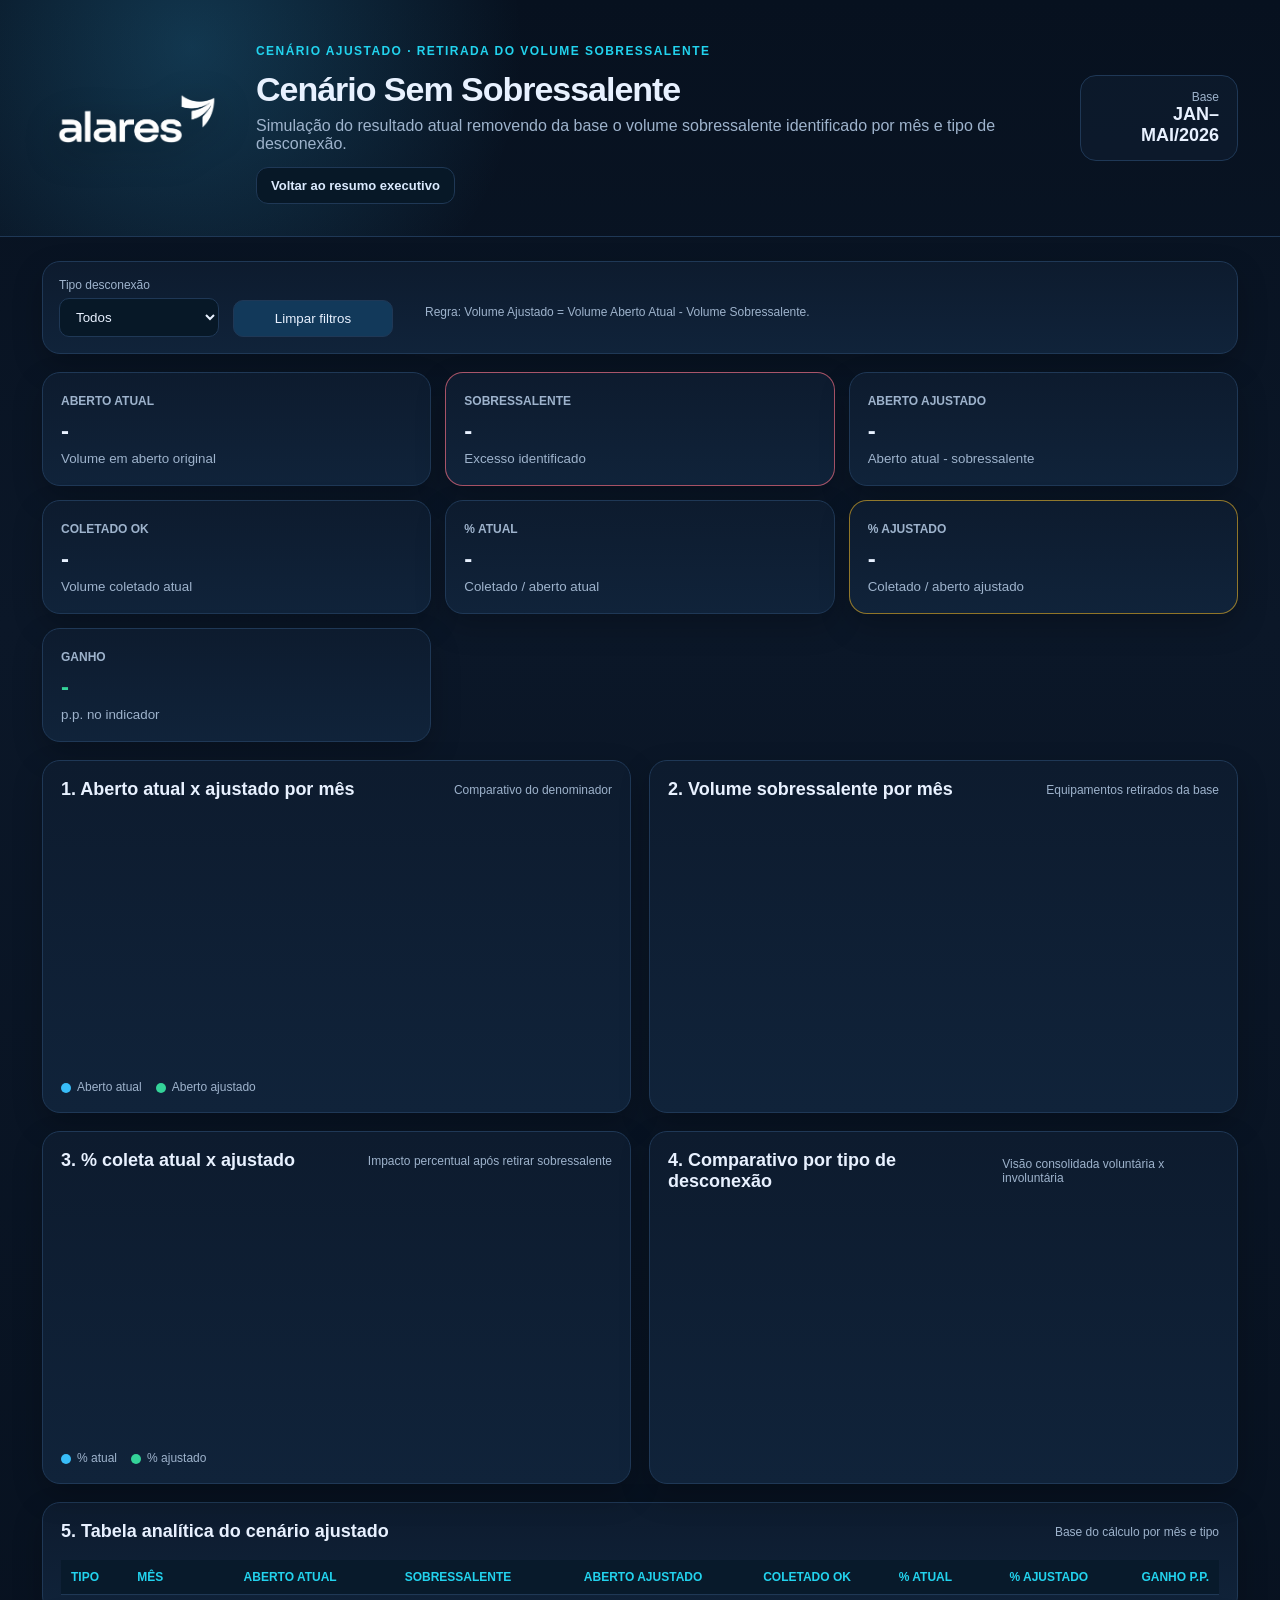
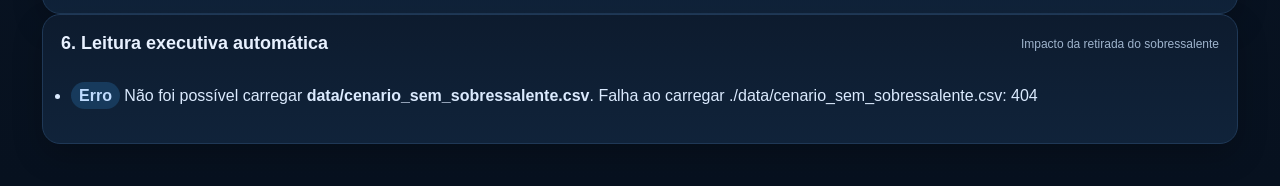
==== cenario-sem-sobressalente.html @ 43e869a3 "Add files via upload" ====
<!doctype html>
<html lang="pt-BR">
<head>
  <meta charset="utf-8" />
  <meta name="viewport" content="width=device-width, initial-scale=1" />
  <title>Cenário Sem Sobressalente — Dashboard ONT/ONU</title>
  <link rel="stylesheet" href="style.css" />
  <style>
    .page-actions{display:flex;gap:12px;flex-wrap:wrap;margin-top:14px}
    .action-btn{display:inline-flex;align-items:center;justify-content:center;gap:8px;padding:10px 14px;border-radius:12px;border:1px solid var(--line);background:#12395a;color:var(--text);text-decoration:none;font-weight:700;font-size:13px}
    .action-btn.secondary{background:#071827;color:#dbeafe}
    .kpis.scenario{grid-template-columns:repeat(7,1fr)}
    .kpi strong.small{font-size:24px}
    .delta-positive{color:var(--green)}
    .delta-alert{color:var(--yellow)}
    .comparison-row{display:grid;grid-template-columns:120px 1fr 80px;gap:12px;align-items:center;margin:12px 0}
    .comparison-bars{display:grid;gap:7px}
    .compare-track{height:18px;background:#071827;border:1px solid var(--line);border-radius:999px;overflow:hidden}
    .compare-bar{height:100%;border-radius:999px;background:linear-gradient(90deg,var(--blue),var(--cyan))}
    .compare-bar.adjusted{background:linear-gradient(90deg,var(--green),var(--cyan))}
    .legend-inline{display:flex;gap:14px;flex-wrap:wrap;color:var(--muted);font-size:12px;padding:0 18px 18px}
    .legend-swatch{display:inline-block;width:10px;height:10px;border-radius:999px;margin-right:6px;vertical-align:middle}
    .swatch-current{background:var(--blue)}.swatch-adjusted{background:var(--green)}.swatch-surplus{background:var(--red)}
    .table-wrap.scenario-table table td.num,.table-wrap.scenario-table table th.num{text-align:right}
    .filter-note{padding:0 18px 18px;color:var(--muted);font-size:12px}
    @media(max-width:1280px){.kpis.scenario{grid-template-columns:repeat(3,1fr)}}
    @media(max-width:720px){.kpis.scenario{grid-template-columns:1fr}.comparison-row{grid-template-columns:82px 1fr 64px}.page-actions{width:100%}.action-btn{width:100%}}
  </style>
</head>
<body>
  <header class="hero">
    <div class="brand-area">
      <img src="assets/logo-alares.png" alt="Logo Alares" class="logo-alares" />
      <div>
        <p class="eyebrow">Cenário ajustado · Retirada do volume sobressalente</p>
        <h1>Cenário Sem Sobressalente</h1>
        <p class="subtitle">Simulação do resultado atual removendo da base o volume sobressalente identificado por mês e tipo de desconexão.</p>
        <div class="page-actions">
          <a class="action-btn secondary" href="index.html">Voltar ao resumo executivo</a>
        </div>
      </div>
    </div>
    <div class="stamp"><span>Base</span><strong>JAN–MAI/2026</strong></div>
  </header>

  <main class="container">
    <section class="filters card">
      <label>Tipo desconexão
        <select id="fTipo"><option value="">Todos</option></select>
      </label>
      <button id="resetBtn">Limpar filtros</button>
      <span class="filter-note">Regra: Volume Ajustado = Volume Aberto Atual - Volume Sobressalente.</span>
    </section>

    <section class="kpis scenario">
      <article class="kpi card"><span>Aberto atual</span><strong id="kpiAberto" class="small">-</strong><small>Volume em aberto original</small></article>
      <article class="kpi card danger"><span>Sobressalente</span><strong id="kpiSobra" class="small">-</strong><small>Excesso identificado</small></article>
      <article class="kpi card"><span>Aberto ajustado</span><strong id="kpiAjustado" class="small">-</strong><small>Aberto atual - sobressalente</small></article>
      <article class="kpi card"><span>Coletado OK</span><strong id="kpiColetado" class="small">-</strong><small>Volume coletado atual</small></article>
      <article class="kpi card"><span>% atual</span><strong id="kpiPctAtual" class="small">-</strong><small>Coletado / aberto atual</small></article>
      <article class="kpi card accent"><span>% ajustado</span><strong id="kpiPctAjustado" class="small">-</strong><small>Coletado / aberto ajustado</small></article>
      <article class="kpi card"><span>Ganho</span><strong id="kpiGanho" class="small delta-positive">-</strong><small>p.p. no indicador</small></article>
    </section>

    <section class="grid two">
      <article class="card">
        <div class="card-title"><h2>1. Aberto atual x ajustado por mês</h2><span>Comparativo do denominador</span></div>
        <div id="comparativoVolume" class="chart"></div>
        <div class="legend-inline"><span><i class="legend-swatch swatch-current"></i>Aberto atual</span><span><i class="legend-swatch swatch-adjusted"></i>Aberto ajustado</span></div>
      </article>
      <article class="card">
        <div class="card-title"><h2>2. Volume sobressalente por mês</h2><span>Equipamentos retirados da base</span></div>
        <div id="sobressalenteMes" class="chart"></div>
      </article>
    </section>

    <section class="grid two">
      <article class="card">
        <div class="card-title"><h2>3. % coleta atual x ajustado</h2><span>Impacto percentual após retirar sobressalente</span></div>
        <div id="comparativoPercentual" class="chart"></div>
        <div class="legend-inline"><span><i class="legend-swatch swatch-current"></i>% atual</span><span><i class="legend-swatch swatch-adjusted"></i>% ajustado</span></div>
      </article>
      <article class="card">
        <div class="card-title"><h2>4. Comparativo por tipo de desconexão</h2><span>Visão consolidada voluntária x involuntária</span></div>
        <div id="tipoChart" class="chart"></div>
      </article>
    </section>

    <section class="card">
      <div class="card-title"><h2>5. Tabela analítica do cenário ajustado</h2><span>Base do cálculo por mês e tipo</span></div>
      <div class="table-wrap scenario-table">
        <table id="tabelaCenario">
          <thead>
            <tr>
              <th>Tipo</th><th>Mês</th><th class="num">Aberto atual</th><th class="num">Sobressalente</th><th class="num">Aberto ajustado</th><th class="num">Coletado OK</th><th class="num">% atual</th><th class="num">% ajustado</th><th class="num">Ganho p.p.</th>
            </tr>
          </thead>
          <tbody></tbody>
        </table>
      </div>
    </section>

    <section class="card insights">
      <div class="card-title"><h2>6. Leitura executiva automática</h2><span>Impacto da retirada do sobressalente</span></div>
      <ul id="insightList"></ul>
    </section>
  </main>

  <script src="cenario-sem-sobressalente.js"></script>
</body>
</html>
---- style.css ----
:root{--bg:#07111f;--panel:#0d1b2e;--panel2:#10233a;--text:#e8f1ff;--muted:#9eb3cc;--blue:#38bdf8;--cyan:#22d3ee;--green:#34d399;--yellow:#fbbf24;--red:#fb7185;--orange:#f97316;--purple:#a78bfa;--line:#1f3856}*{box-sizing:border-box}body{margin:0;font-family:Inter,Segoe UI,Arial,sans-serif;background:linear-gradient(180deg,#07111f,#0b1728 35%,#07111f);color:var(--text)}.hero{display:flex;justify-content:space-between;gap:24px;align-items:center;padding:32px 42px;border-bottom:1px solid var(--line);background:radial-gradient(circle at 15% 20%,rgba(56,189,248,.22),transparent 30%)}.brand-area{display:flex;align-items:center;gap:24px}.logo-alares{width:190px;max-height:80px;object-fit:contain;display:block;filter:drop-shadow(0 8px 18px rgba(0,0,0,.35))}h1{margin:6px 0 8px;font-size:34px;letter-spacing:-.03em}.eyebrow{color:var(--cyan);font-weight:700;text-transform:uppercase;font-size:12px;letter-spacing:.12em}.subtitle{margin:0;color:var(--muted)}.stamp{background:rgba(13,27,46,.8);border:1px solid var(--line);padding:14px 18px;border-radius:16px;text-align:right;min-width:150px}.stamp span{display:block;color:var(--muted);font-size:12px}.stamp strong{font-size:18px}.container{padding:24px 42px 42px}.card{background:linear-gradient(180deg,var(--panel),var(--panel2));border:1px solid var(--line);border-radius:18px;box-shadow:0 12px 30px rgba(0,0,0,.22)}.filters{display:flex;gap:14px;align-items:end;padding:16px;margin-bottom:18px;flex-wrap:wrap}.filters label{display:grid;gap:6px;color:var(--muted);font-size:12px}.filters select,.filters button{background:#071827;color:var(--text);border:1px solid var(--line);border-radius:10px;padding:10px 12px;min-width:160px}.filters button{cursor:pointer;background:#12395a}.kpis{display:grid;grid-template-columns:repeat(5,1fr);gap:14px;margin-bottom:18px}.kpi{padding:18px}.kpi span{color:var(--muted);font-size:12px;text-transform:uppercase;font-weight:700}.kpi strong{display:block;margin:8px 0 4px;font-size:30px}.kpi small{color:var(--muted)}.kpi.accent{border-color:rgba(251,191,36,.55)}.kpi.danger{border-color:rgba(251,113,133,.65)}.grid{display:grid;gap:18px;margin-bottom:18px}.grid.two{grid-template-columns:1fr 1fr}.card-title{display:flex;justify-content:space-between;gap:12px;align-items:center;padding:18px 18px 0}.card-title h2{margin:0;font-size:18px}.card-title span{color:var(--muted);font-size:12px}.chart{padding:18px;min-height:280px}.chart.tall{min-height:360px}.bar-row{display:grid;grid-template-columns:120px 1fr 70px;gap:12px;align-items:center;margin:10px 0}.bar-label{color:#dbeafe;font-size:13px;white-space:nowrap;overflow:hidden;text-overflow:ellipsis}.bar-track{height:22px;background:#071827;border-radius:999px;overflow:hidden;border:1px solid var(--line)}.bar{height:100%;border-radius:999px;background:linear-gradient(90deg,var(--blue),var(--cyan))}.bar.green{background:linear-gradient(90deg,var(--green),var(--cyan))}.bar.red{background:linear-gradient(90deg,var(--red),var(--orange))}.bar.purple{background:linear-gradient(90deg,var(--purple),var(--cyan))}.bar-value{text-align:right;color:var(--text);font-weight:700;font-size:13px}.pie-wrap{display:grid;grid-template-columns:260px 1fr;gap:24px;align-items:center;min-height:280px}.pie-area{display:flex;align-items:center;justify-content:center;min-height:220px}.pie-chart{width:220px;height:220px;border-radius:50%;position:relative;box-shadow:0 0 0 1px var(--line),0 16px 36px rgba(0,0,0,.28)}.pie-chart::after{content:"";position:absolute;inset:58px;border-radius:50%;background:linear-gradient(180deg,var(--panel),var(--panel2));border:1px solid var(--line)}.pie-center{position:absolute;inset:0;display:flex;align-items:center;justify-content:center;flex-direction:column;z-index:1;pointer-events:none}.pie-center strong{font-size:24px;line-height:1}.pie-center span{font-size:11px;color:var(--muted);margin-top:4px;text-transform:uppercase;font-weight:700}.pie-legend{display:grid;gap:12px;align-content:center}.legend-item{display:grid;grid-template-columns:14px 1fr auto;gap:10px;align-items:center;padding:12px;border:1px solid var(--line);background:#071827;border-radius:12px}.legend-dot{width:12px;height:12px;border-radius:50%}.legend-name{font-weight:700}.legend-value{text-align:right}.legend-value strong{display:block}.legend-value small{color:var(--muted)}.table-wrap{overflow:auto;padding:18px}table{width:100%;border-collapse:collapse;font-size:13px}th,td{padding:10px;border-bottom:1px solid var(--line);text-align:left}th{color:var(--cyan);font-size:12px;text-transform:uppercase;background:#081a2b;position:sticky;top:0}td.num{text-align:right;font-variant-numeric:tabular-nums}.insights ul{margin:0;padding:18px 28px 24px}.insights li{margin:10px 0;color:#dbeafe;line-height:1.45}.badge{display:inline-block;padding:2px 8px;border-radius:999px;background:#173a5c;color:#bfdbfe;font-weight:700}@media(max-width:1100px){.kpis,.grid.two{grid-template-columns:1fr 1fr}.hero{align-items:flex-start;flex-direction:column}.logo-alares{width:160px}}@media(max-width:720px){.container,.hero{padding:20px}.brand-area{flex-direction:column;align-items:flex-start;gap:14px}.logo-alares{width:145px;max-height:60px}.kpis,.grid.two{grid-template-columns:1fr}.bar-row{grid-template-columns:90px 1fr 55px}.pie-wrap{grid-template-columns:1fr}.pie-chart{width:200px;height:200px}.pie-chart::after{inset:52px}}
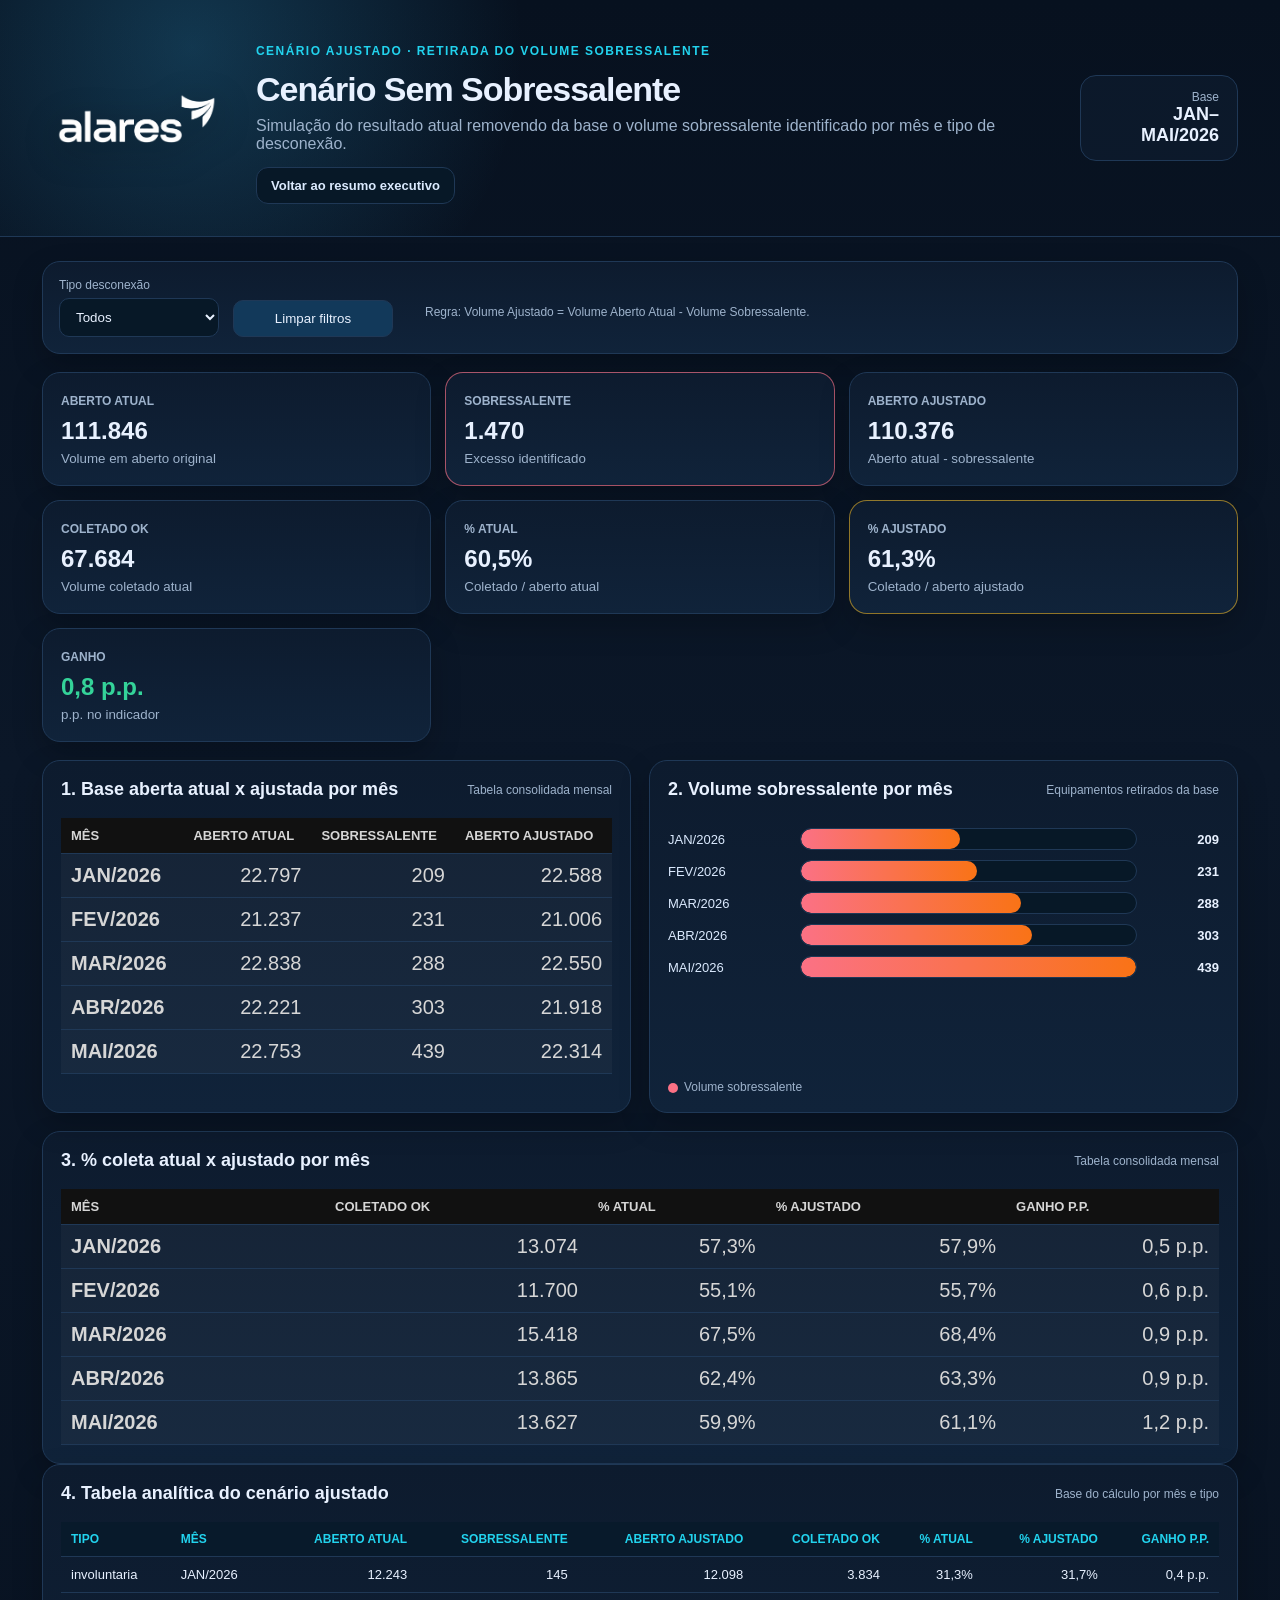
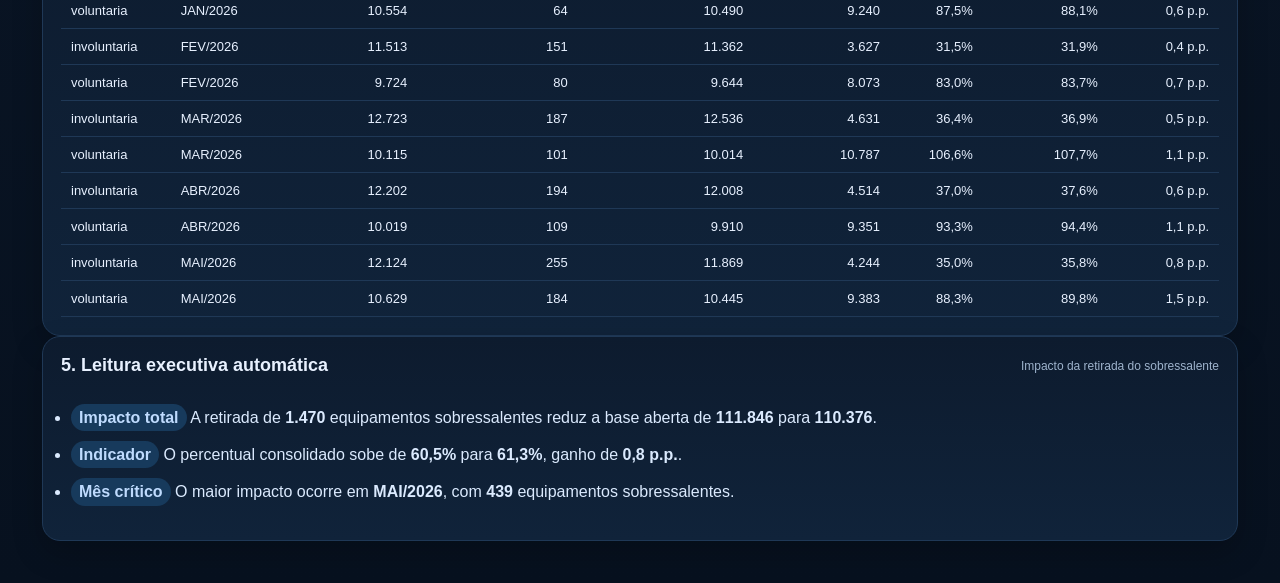
==== commit 18aad8ad: "Add files via upload" ====
--- a/cenario-sem-sobressalente.html
+++ b/cenario-sem-sobressalente.html
@@ -12,19 +12,17 @@
     .kpis.scenario{grid-template-columns:repeat(7,1fr)}
     .kpi strong.small{font-size:24px}
     .delta-positive{color:var(--green)}
-    .delta-alert{color:var(--yellow)}
-    .comparison-row{display:grid;grid-template-columns:120px 1fr 80px;gap:12px;align-items:center;margin:12px 0}
-    .comparison-bars{display:grid;gap:7px}
-    .compare-track{height:18px;background:#071827;border:1px solid var(--line);border-radius:999px;overflow:hidden}
-    .compare-bar{height:100%;border-radius:999px;background:linear-gradient(90deg,var(--blue),var(--cyan))}
-    .compare-bar.adjusted{background:linear-gradient(90deg,var(--green),var(--cyan))}
     .legend-inline{display:flex;gap:14px;flex-wrap:wrap;color:var(--muted);font-size:12px;padding:0 18px 18px}
     .legend-swatch{display:inline-block;width:10px;height:10px;border-radius:999px;margin-right:6px;vertical-align:middle}
-    .swatch-current{background:var(--blue)}.swatch-adjusted{background:var(--green)}.swatch-surplus{background:var(--red)}
+    .swatch-surplus{background:var(--red)}
     .table-wrap.scenario-table table td.num,.table-wrap.scenario-table table th.num{text-align:right}
+    .table-wrap.summary-table table{font-size:16px}
+    .table-wrap.summary-table th{font-size:13px;background:#111;color:#d6d6d6}
+    .table-wrap.summary-table td{font-size:20px;color:#d6d6d6;background:rgba(255,255,255,.03)}
+    .table-wrap.summary-table td:first-child{font-weight:700}
     .filter-note{padding:0 18px 18px;color:var(--muted);font-size:12px}
     @media(max-width:1280px){.kpis.scenario{grid-template-columns:repeat(3,1fr)}}
-    @media(max-width:720px){.kpis.scenario{grid-template-columns:1fr}.comparison-row{grid-template-columns:82px 1fr 64px}.page-actions{width:100%}.action-btn{width:100%}}
+    @media(max-width:720px){.kpis.scenario{grid-template-columns:1fr}.page-actions{width:100%}.action-btn{width:100%}.table-wrap.summary-table table{font-size:13px}.table-wrap.summary-table td{font-size:16px}}
   </style>
 </head>
 <body>
@@ -64,30 +62,33 @@
 
     <section class="grid two">
       <article class="card">
-        <div class="card-title"><h2>1. Aberto atual x ajustado por mês</h2><span>Comparativo do denominador</span></div>
-        <div id="comparativoVolume" class="chart"></div>
-        <div class="legend-inline"><span><i class="legend-swatch swatch-current"></i>Aberto atual</span><span><i class="legend-swatch swatch-adjusted"></i>Aberto ajustado</span></div>
+        <div class="card-title"><h2>1. Base aberta atual x ajustada por mês</h2><span>Tabela consolidada mensal</span></div>
+        <div class="table-wrap summary-table">
+          <table id="tabelaResumoVolume">
+            <thead><tr><th>Mês</th><th class="num">Aberto atual</th><th class="num">Sobressalente</th><th class="num">Aberto ajustado</th></tr></thead>
+            <tbody></tbody>
+          </table>
+        </div>
       </article>
       <article class="card">
         <div class="card-title"><h2>2. Volume sobressalente por mês</h2><span>Equipamentos retirados da base</span></div>
         <div id="sobressalenteMes" class="chart"></div>
-      </article>
-    </section>
-
-    <section class="grid two">
-      <article class="card">
-        <div class="card-title"><h2>3. % coleta atual x ajustado</h2><span>Impacto percentual após retirar sobressalente</span></div>
-        <div id="comparativoPercentual" class="chart"></div>
-        <div class="legend-inline"><span><i class="legend-swatch swatch-current"></i>% atual</span><span><i class="legend-swatch swatch-adjusted"></i>% ajustado</span></div>
-      </article>
-      <article class="card">
-        <div class="card-title"><h2>4. Comparativo por tipo de desconexão</h2><span>Visão consolidada voluntária x involuntária</span></div>
-        <div id="tipoChart" class="chart"></div>
+        <div class="legend-inline"><span><i class="legend-swatch swatch-surplus"></i>Volume sobressalente</span></div>
       </article>
     </section>
 
     <section class="card">
-      <div class="card-title"><h2>5. Tabela analítica do cenário ajustado</h2><span>Base do cálculo por mês e tipo</span></div>
+      <div class="card-title"><h2>3. % coleta atual x ajustado por mês</h2><span>Tabela consolidada mensal</span></div>
+      <div class="table-wrap summary-table">
+        <table id="tabelaResumoPercentual">
+          <thead><tr><th>Mês</th><th class="num">Coletado OK</th><th class="num">% atual</th><th class="num">% ajustado</th><th class="num">Ganho p.p.</th></tr></thead>
+          <tbody></tbody>
+        </table>
+      </div>
+    </section>
+
+    <section class="card">
+      <div class="card-title"><h2>4. Tabela analítica do cenário ajustado</h2><span>Base do cálculo por mês e tipo</span></div>
       <div class="table-wrap scenario-table">
         <table id="tabelaCenario">
           <thead>
@@ -101,7 +102,7 @@
     </section>
 
     <section class="card insights">
-      <div class="card-title"><h2>6. Leitura executiva automática</h2><span>Impacto da retirada do sobressalente</span></div>
+      <div class="card-title"><h2>5. Leitura executiva automática</h2><span>Impacto da retirada do sobressalente</span></div>
       <ul id="insightList"></ul>
     </section>
   </main>
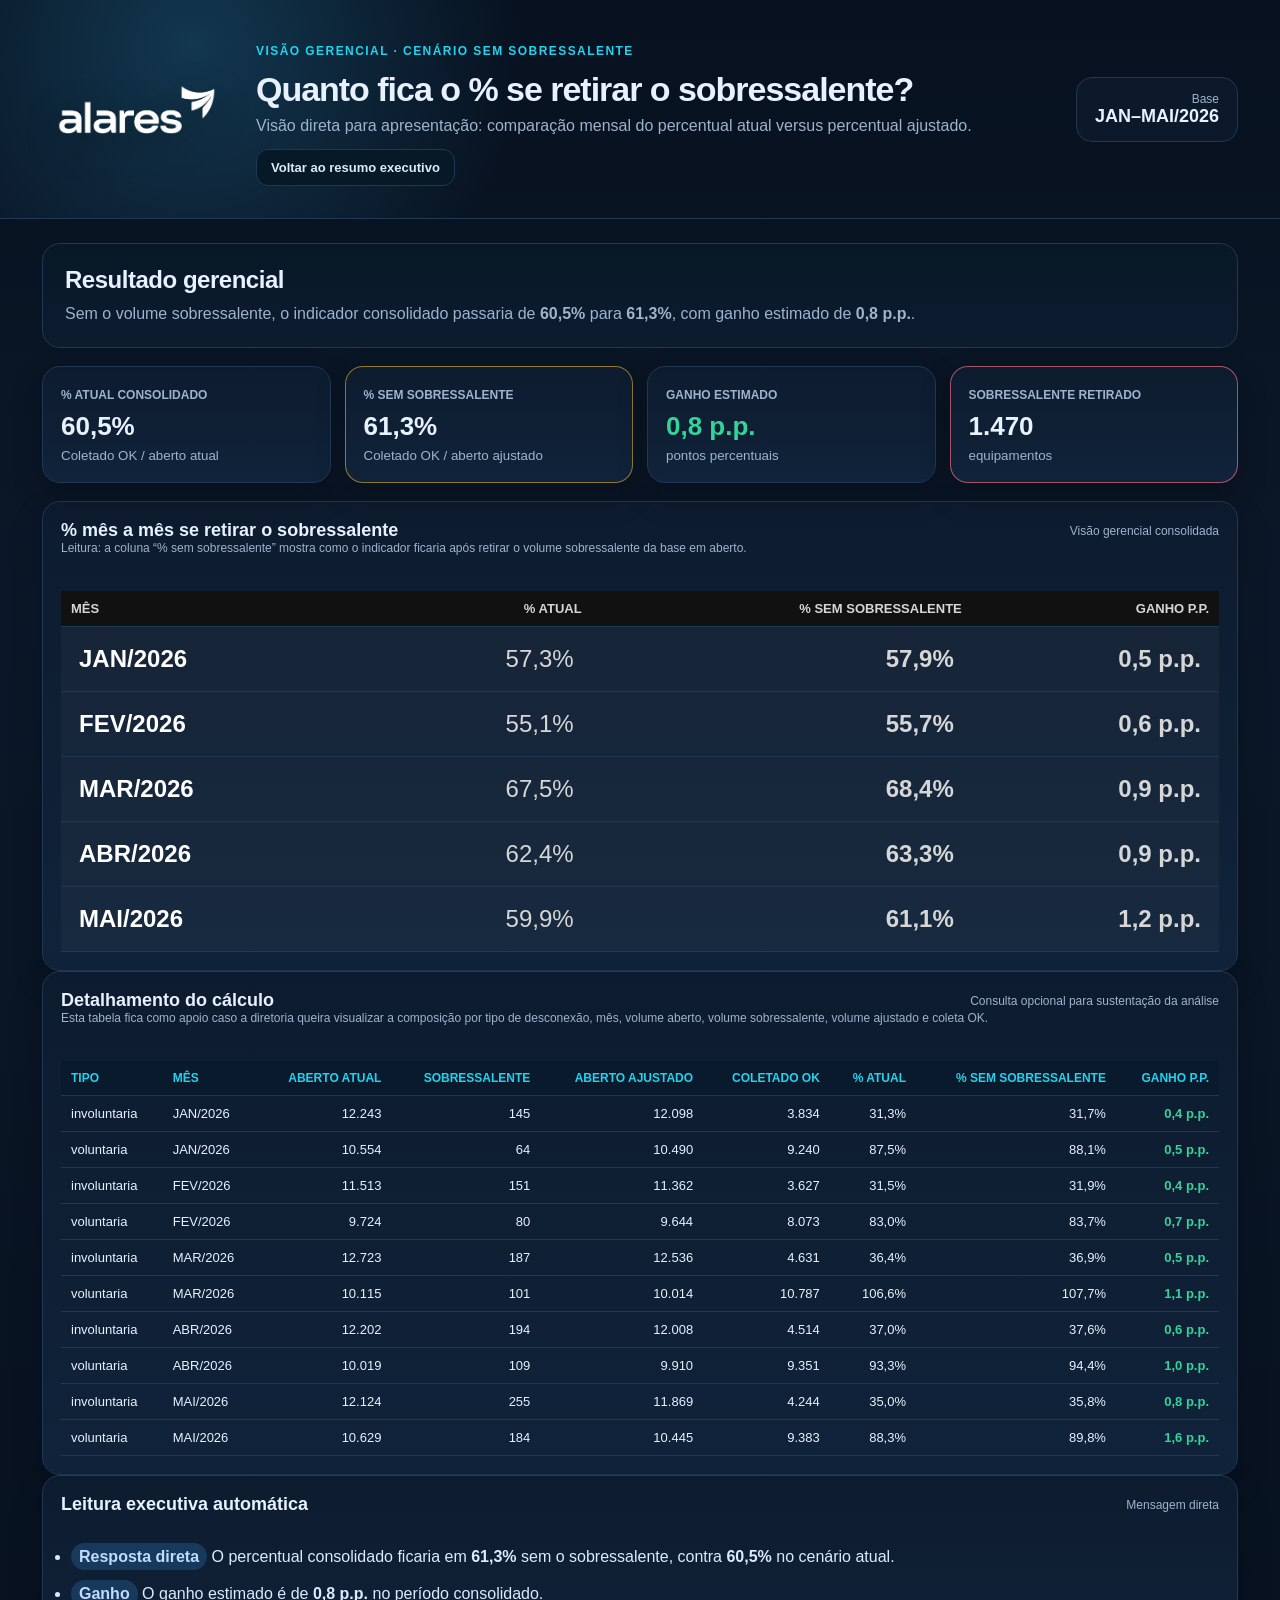
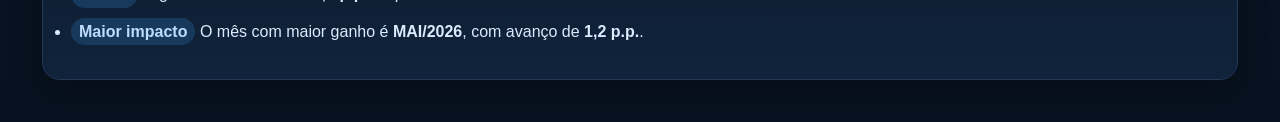
==== commit d9a998a5: "Add files via upload" ====
--- a/cenario-sem-sobressalente.html
+++ b/cenario-sem-sobressalente.html
@@ -3,26 +3,28 @@
 <head>
   <meta charset="utf-8" />
   <meta name="viewport" content="width=device-width, initial-scale=1" />
-  <title>Cenário Sem Sobressalente — Dashboard ONT/ONU</title>
+  <title>Cenário Gerencial Sem Sobressalente — Dashboard ONT/ONU</title>
   <link rel="stylesheet" href="style.css" />
   <style>
     .page-actions{display:flex;gap:12px;flex-wrap:wrap;margin-top:14px}
     .action-btn{display:inline-flex;align-items:center;justify-content:center;gap:8px;padding:10px 14px;border-radius:12px;border:1px solid var(--line);background:#12395a;color:var(--text);text-decoration:none;font-weight:700;font-size:13px}
     .action-btn.secondary{background:#071827;color:#dbeafe}
-    .kpis.scenario{grid-template-columns:repeat(7,1fr)}
-    .kpi strong.small{font-size:24px}
+    .kpis.executive{grid-template-columns:repeat(4,1fr)}
+    .kpi strong.small{font-size:26px}
     .delta-positive{color:var(--green)}
-    .legend-inline{display:flex;gap:14px;flex-wrap:wrap;color:var(--muted);font-size:12px;padding:0 18px 18px}
-    .legend-swatch{display:inline-block;width:10px;height:10px;border-radius:999px;margin-right:6px;vertical-align:middle}
-    .swatch-surplus{background:var(--red)}
-    .table-wrap.scenario-table table td.num,.table-wrap.scenario-table table th.num{text-align:right}
-    .table-wrap.summary-table table{font-size:16px}
-    .table-wrap.summary-table th{font-size:13px;background:#111;color:#d6d6d6}
-    .table-wrap.summary-table td{font-size:20px;color:#d6d6d6;background:rgba(255,255,255,.03)}
-    .table-wrap.summary-table td:first-child{font-weight:700}
-    .filter-note{padding:0 18px 18px;color:var(--muted);font-size:12px}
-    @media(max-width:1280px){.kpis.scenario{grid-template-columns:repeat(3,1fr)}}
-    @media(max-width:720px){.kpis.scenario{grid-template-columns:1fr}.page-actions{width:100%}.action-btn{width:100%}.table-wrap.summary-table table{font-size:13px}.table-wrap.summary-table td{font-size:16px}}
+    .executive-headline{padding:22px;border:1px solid var(--line);border-radius:18px;background:linear-gradient(180deg,#071827,#0d1b2e);margin-bottom:18px}
+    .executive-headline h2{margin:0 0 8px;font-size:24px;letter-spacing:-.02em}
+    .executive-headline p{margin:0;color:var(--muted);line-height:1.45}
+    .table-wrap.executive-table table{font-size:18px}
+    .table-wrap.executive-table th{font-size:13px;background:#111;color:#d6d6d6}
+    .table-wrap.executive-table td{font-size:24px;color:#d6d6d6;background:rgba(255,255,255,.03);padding:18px}
+    .table-wrap.executive-table td:first-child{font-weight:800;color:#fff}
+    .table-wrap.executive-table td.num,.table-wrap.executive-table th.num{text-align:right}
+    .table-wrap.detail-table table td.num,.table-wrap.detail-table table th.num{text-align:right}
+    .gain{color:var(--green);font-weight:800}
+    .compact-note{padding:0 18px 18px;color:var(--muted);font-size:12px}
+    @media(max-width:1100px){.kpis.executive{grid-template-columns:repeat(2,1fr)}}
+    @media(max-width:720px){.kpis.executive{grid-template-columns:1fr}.page-actions{width:100%}.action-btn{width:100%}.table-wrap.executive-table table{font-size:13px}.table-wrap.executive-table td{font-size:16px;padding:12px}}
   </style>
 </head>
 <body>
@@ -30,9 +32,9 @@
     <div class="brand-area">
       <img src="assets/logo-alares.png" alt="Logo Alares" class="logo-alares" />
       <div>
-        <p class="eyebrow">Cenário ajustado · Retirada do volume sobressalente</p>
-        <h1>Cenário Sem Sobressalente</h1>
-        <p class="subtitle">Simulação do resultado atual removendo da base o volume sobressalente identificado por mês e tipo de desconexão.</p>
+        <p class="eyebrow">Visão gerencial · Cenário sem sobressalente</p>
+        <h1>Quanto fica o % se retirar o sobressalente?</h1>
+        <p class="subtitle">Visão direta para apresentação: comparação mensal do percentual atual versus percentual ajustado.</p>
         <div class="page-actions">
           <a class="action-btn secondary" href="index.html">Voltar ao resumo executivo</a>
         </div>
@@ -42,58 +44,52 @@
   </header>
 
   <main class="container">
-    <section class="filters card">
-      <label>Tipo desconexão
-        <select id="fTipo"><option value="">Todos</option></select>
-      </label>
-      <button id="resetBtn">Limpar filtros</button>
-      <span class="filter-note">Regra: Volume Ajustado = Volume Aberto Atual - Volume Sobressalente.</span>
+    <section class="executive-headline">
+      <h2 id="headlineTitulo">Resultado gerencial</h2>
+      <p id="headlineTexto">Calculando cenário ajustado...</p>
     </section>
 
-    <section class="kpis scenario">
-      <article class="kpi card"><span>Aberto atual</span><strong id="kpiAberto" class="small">-</strong><small>Volume em aberto original</small></article>
-      <article class="kpi card danger"><span>Sobressalente</span><strong id="kpiSobra" class="small">-</strong><small>Excesso identificado</small></article>
-      <article class="kpi card"><span>Aberto ajustado</span><strong id="kpiAjustado" class="small">-</strong><small>Aberto atual - sobressalente</small></article>
-      <article class="kpi card"><span>Coletado OK</span><strong id="kpiColetado" class="small">-</strong><small>Volume coletado atual</small></article>
-      <article class="kpi card"><span>% atual</span><strong id="kpiPctAtual" class="small">-</strong><small>Coletado / aberto atual</small></article>
-      <article class="kpi card accent"><span>% ajustado</span><strong id="kpiPctAjustado" class="small">-</strong><small>Coletado / aberto ajustado</small></article>
-      <article class="kpi card"><span>Ganho</span><strong id="kpiGanho" class="small delta-positive">-</strong><small>p.p. no indicador</small></article>
-    </section>
-
-    <section class="grid two">
-      <article class="card">
-        <div class="card-title"><h2>1. Base aberta atual x ajustada por mês</h2><span>Tabela consolidada mensal</span></div>
-        <div class="table-wrap summary-table">
-          <table id="tabelaResumoVolume">
-            <thead><tr><th>Mês</th><th class="num">Aberto atual</th><th class="num">Sobressalente</th><th class="num">Aberto ajustado</th></tr></thead>
-            <tbody></tbody>
-          </table>
-        </div>
-      </article>
-      <article class="card">
-        <div class="card-title"><h2>2. Volume sobressalente por mês</h2><span>Equipamentos retirados da base</span></div>
-        <div id="sobressalenteMes" class="chart"></div>
-        <div class="legend-inline"><span><i class="legend-swatch swatch-surplus"></i>Volume sobressalente</span></div>
-      </article>
+    <section class="kpis executive">
+      <article class="kpi card"><span>% atual consolidado</span><strong id="kpiPctAtual" class="small">-</strong><small>Coletado OK / aberto atual</small></article>
+      <article class="kpi card accent"><span>% sem sobressalente</span><strong id="kpiPctAjustado" class="small">-</strong><small>Coletado OK / aberto ajustado</small></article>
+      <article class="kpi card"><span>Ganho estimado</span><strong id="kpiGanho" class="small delta-positive">-</strong><small>pontos percentuais</small></article>
+      <article class="kpi card danger"><span>Sobressalente retirado</span><strong id="kpiSobra" class="small">-</strong><small>equipamentos</small></article>
     </section>
 
     <section class="card">
-      <div class="card-title"><h2>3. % coleta atual x ajustado por mês</h2><span>Tabela consolidada mensal</span></div>
-      <div class="table-wrap summary-table">
-        <table id="tabelaResumoPercentual">
-          <thead><tr><th>Mês</th><th class="num">Coletado OK</th><th class="num">% atual</th><th class="num">% ajustado</th><th class="num">Ganho p.p.</th></tr></thead>
+      <div class="card-title"><h2>% mês a mês se retirar o sobressalente</h2><span>Visão gerencial consolidada</span></div>
+      <div class="compact-note">Leitura: a coluna “% sem sobressalente” mostra como o indicador ficaria após retirar o volume sobressalente da base em aberto.</div>
+      <div class="table-wrap executive-table">
+        <table id="tabelaGerencial">
+          <thead>
+            <tr>
+              <th>Mês</th>
+              <th class="num">% atual</th>
+              <th class="num">% sem sobressalente</th>
+              <th class="num">Ganho p.p.</th>
+            </tr>
+          </thead>
           <tbody></tbody>
         </table>
       </div>
     </section>
 
     <section class="card">
-      <div class="card-title"><h2>4. Tabela analítica do cenário ajustado</h2><span>Base do cálculo por mês e tipo</span></div>
-      <div class="table-wrap scenario-table">
-        <table id="tabelaCenario">
+      <div class="card-title"><h2>Detalhamento do cálculo</h2><span>Consulta opcional para sustentação da análise</span></div>
+      <div class="compact-note">Esta tabela fica como apoio caso a diretoria queira visualizar a composição por tipo de desconexão, mês, volume aberto, volume sobressalente, volume ajustado e coleta OK.</div>
+      <div class="table-wrap detail-table">
+        <table id="tabelaDetalhe">
           <thead>
             <tr>
-              <th>Tipo</th><th>Mês</th><th class="num">Aberto atual</th><th class="num">Sobressalente</th><th class="num">Aberto ajustado</th><th class="num">Coletado OK</th><th class="num">% atual</th><th class="num">% ajustado</th><th class="num">Ganho p.p.</th>
+              <th>Tipo</th>
+              <th>Mês</th>
+              <th class="num">Aberto atual</th>
+              <th class="num">Sobressalente</th>
+              <th class="num">Aberto ajustado</th>
+              <th class="num">Coletado OK</th>
+              <th class="num">% atual</th>
+              <th class="num">% sem sobressalente</th>
+              <th class="num">Ganho p.p.</th>
             </tr>
           </thead>
           <tbody></tbody>
@@ -102,7 +98,7 @@
     </section>
 
     <section class="card insights">
-      <div class="card-title"><h2>5. Leitura executiva automática</h2><span>Impacto da retirada do sobressalente</span></div>
+      <div class="card-title"><h2>Leitura executiva automática</h2><span>Mensagem direta</span></div>
       <ul id="insightList"></ul>
     </section>
   </main>
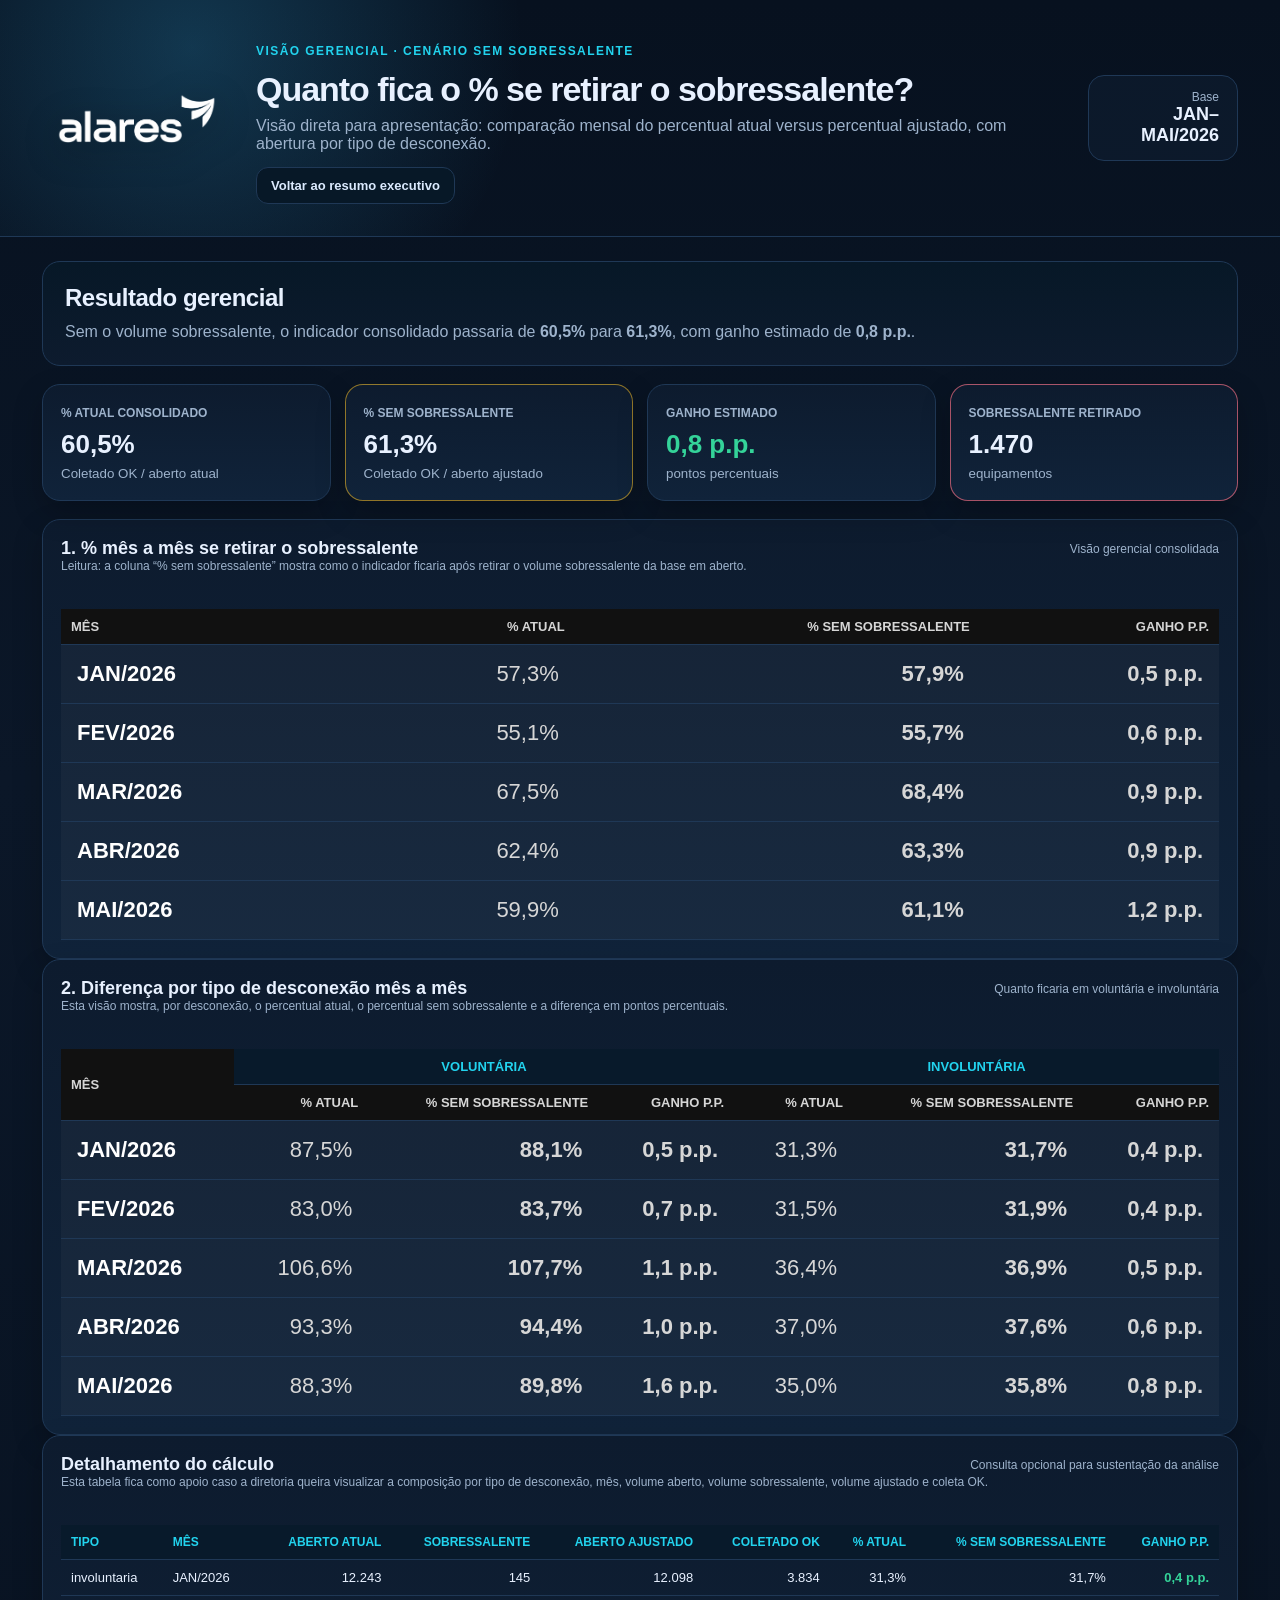
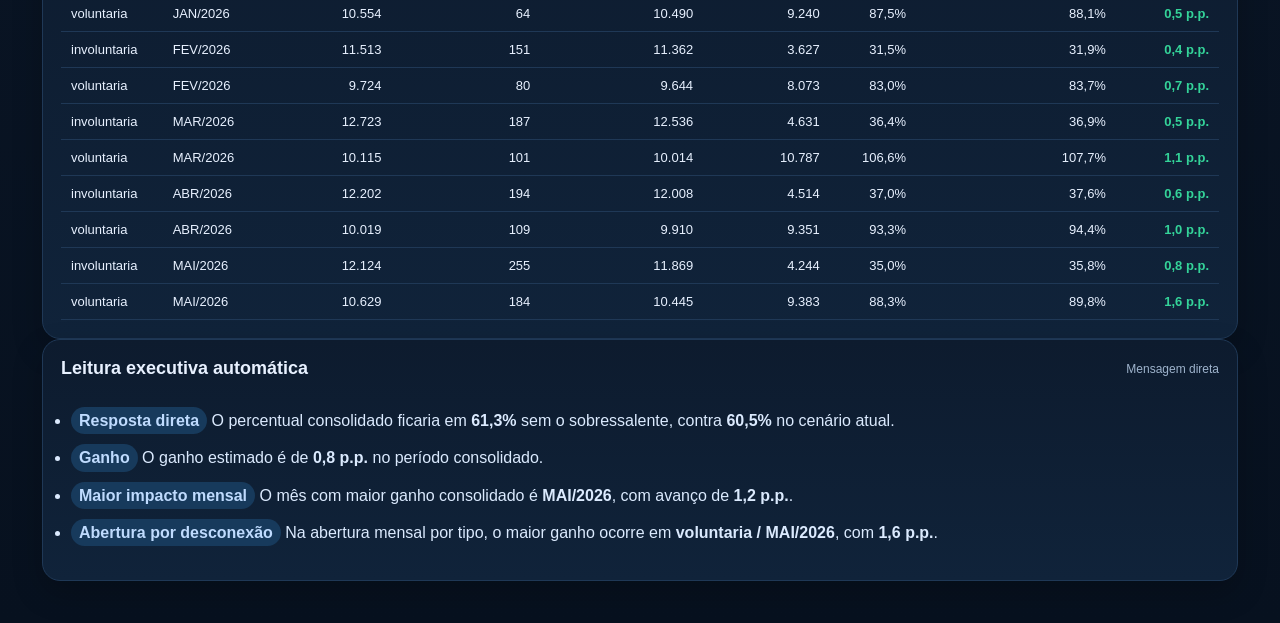
==== commit e6beb169: "Add files via upload" ====
--- a/cenario-sem-sobressalente.html
+++ b/cenario-sem-sobressalente.html
@@ -17,12 +17,13 @@
     .executive-headline p{margin:0;color:var(--muted);line-height:1.45}
     .table-wrap.executive-table table{font-size:18px}
     .table-wrap.executive-table th{font-size:13px;background:#111;color:#d6d6d6}
-    .table-wrap.executive-table td{font-size:24px;color:#d6d6d6;background:rgba(255,255,255,.03);padding:18px}
+    .table-wrap.executive-table td{font-size:22px;color:#d6d6d6;background:rgba(255,255,255,.03);padding:16px}
     .table-wrap.executive-table td:first-child{font-weight:800;color:#fff}
     .table-wrap.executive-table td.num,.table-wrap.executive-table th.num{text-align:right}
     .table-wrap.detail-table table td.num,.table-wrap.detail-table table th.num{text-align:right}
     .gain{color:var(--green);font-weight:800}
     .compact-note{padding:0 18px 18px;color:var(--muted);font-size:12px}
+    .subgroup-head{background:#081a2b!important;color:var(--cyan)!important;text-align:center!important;font-weight:800}
     @media(max-width:1100px){.kpis.executive{grid-template-columns:repeat(2,1fr)}}
     @media(max-width:720px){.kpis.executive{grid-template-columns:1fr}.page-actions{width:100%}.action-btn{width:100%}.table-wrap.executive-table table{font-size:13px}.table-wrap.executive-table td{font-size:16px;padding:12px}}
   </style>
@@ -34,7 +35,7 @@
       <div>
         <p class="eyebrow">Visão gerencial · Cenário sem sobressalente</p>
         <h1>Quanto fica o % se retirar o sobressalente?</h1>
-        <p class="subtitle">Visão direta para apresentação: comparação mensal do percentual atual versus percentual ajustado.</p>
+        <p class="subtitle">Visão direta para apresentação: comparação mensal do percentual atual versus percentual ajustado, com abertura por tipo de desconexão.</p>
         <div class="page-actions">
           <a class="action-btn secondary" href="index.html">Voltar ao resumo executivo</a>
         </div>
@@ -57,16 +58,32 @@
     </section>
 
     <section class="card">
-      <div class="card-title"><h2>% mês a mês se retirar o sobressalente</h2><span>Visão gerencial consolidada</span></div>
+      <div class="card-title"><h2>1. % mês a mês se retirar o sobressalente</h2><span>Visão gerencial consolidada</span></div>
       <div class="compact-note">Leitura: a coluna “% sem sobressalente” mostra como o indicador ficaria após retirar o volume sobressalente da base em aberto.</div>
       <div class="table-wrap executive-table">
         <table id="tabelaGerencial">
           <thead>
+            <tr><th>Mês</th><th class="num">% atual</th><th class="num">% sem sobressalente</th><th class="num">Ganho p.p.</th></tr>
+          </thead>
+          <tbody></tbody>
+        </table>
+      </div>
+    </section>
+
+    <section class="card">
+      <div class="card-title"><h2>2. Diferença por tipo de desconexão mês a mês</h2><span>Quanto ficaria em voluntária e involuntária</span></div>
+      <div class="compact-note">Esta visão mostra, por desconexão, o percentual atual, o percentual sem sobressalente e a diferença em pontos percentuais.</div>
+      <div class="table-wrap executive-table">
+        <table id="tabelaDesconexao">
+          <thead>
             <tr>
-              <th>Mês</th>
-              <th class="num">% atual</th>
-              <th class="num">% sem sobressalente</th>
-              <th class="num">Ganho p.p.</th>
+              <th rowspan="2">Mês</th>
+              <th colspan="3" class="subgroup-head">Voluntária</th>
+              <th colspan="3" class="subgroup-head">Involuntária</th>
+            </tr>
+            <tr>
+              <th class="num">% atual</th><th class="num">% sem sobressalente</th><th class="num">Ganho p.p.</th>
+              <th class="num">% atual</th><th class="num">% sem sobressalente</th><th class="num">Ganho p.p.</th>
             </tr>
           </thead>
           <tbody></tbody>
@@ -81,15 +98,7 @@
         <table id="tabelaDetalhe">
           <thead>
             <tr>
-              <th>Tipo</th>
-              <th>Mês</th>
-              <th class="num">Aberto atual</th>
-              <th class="num">Sobressalente</th>
-              <th class="num">Aberto ajustado</th>
-              <th class="num">Coletado OK</th>
-              <th class="num">% atual</th>
-              <th class="num">% sem sobressalente</th>
-              <th class="num">Ganho p.p.</th>
+              <th>Tipo</th><th>Mês</th><th class="num">Aberto atual</th><th class="num">Sobressalente</th><th class="num">Aberto ajustado</th><th class="num">Coletado OK</th><th class="num">% atual</th><th class="num">% sem sobressalente</th><th class="num">Ganho p.p.</th>
             </tr>
           </thead>
           <tbody></tbody>
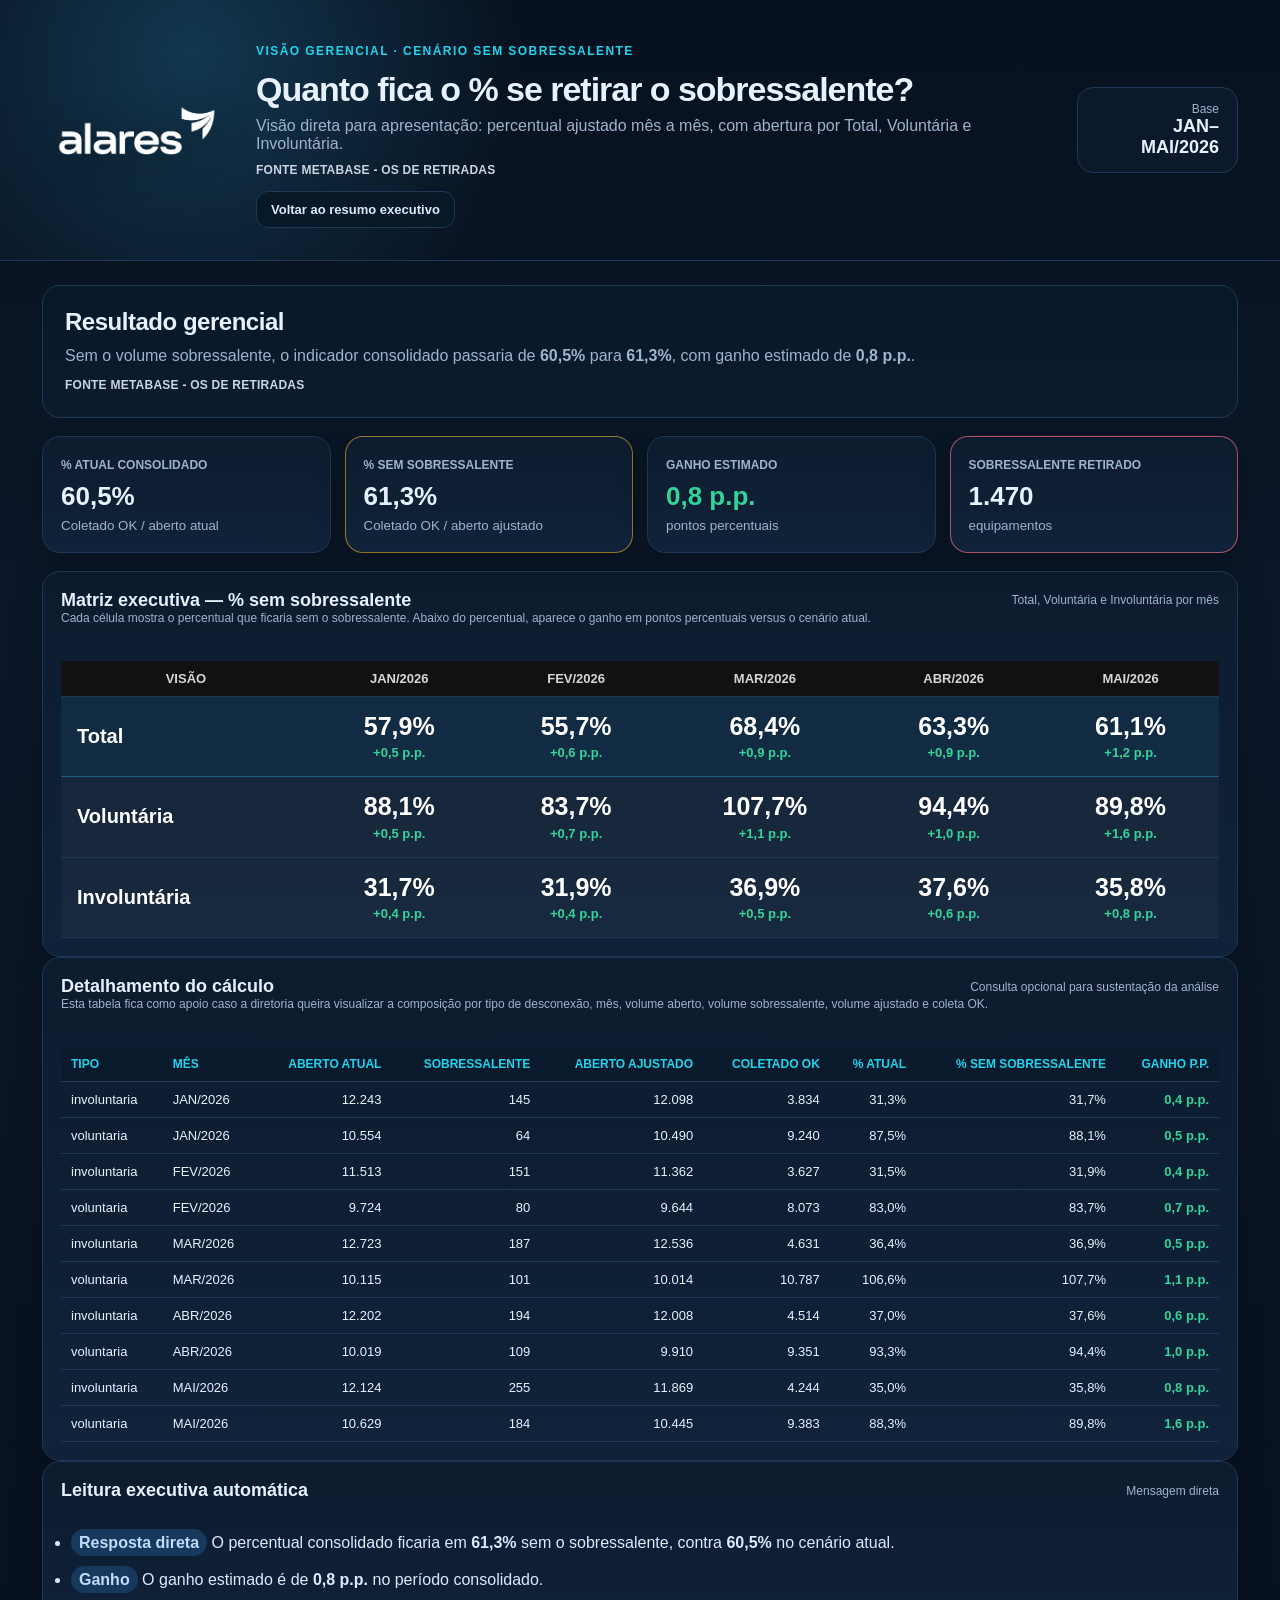
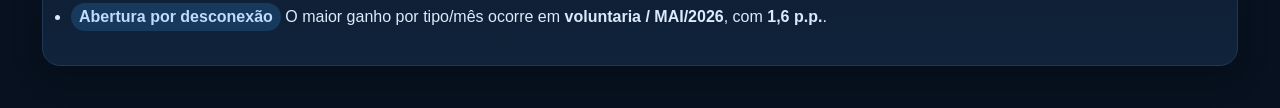
==== commit 306f86d8: "Add files via upload" ====
--- a/cenario-sem-sobressalente.html
+++ b/cenario-sem-sobressalente.html
@@ -15,17 +15,19 @@
     .executive-headline{padding:22px;border:1px solid var(--line);border-radius:18px;background:linear-gradient(180deg,#071827,#0d1b2e);margin-bottom:18px}
     .executive-headline h2{margin:0 0 8px;font-size:24px;letter-spacing:-.02em}
     .executive-headline p{margin:0;color:var(--muted);line-height:1.45}
-    .table-wrap.executive-table table{font-size:18px}
-    .table-wrap.executive-table th{font-size:13px;background:#111;color:#d6d6d6}
-    .table-wrap.executive-table td{font-size:22px;color:#d6d6d6;background:rgba(255,255,255,.03);padding:16px}
-    .table-wrap.executive-table td:first-child{font-weight:800;color:#fff}
-    .table-wrap.executive-table td.num,.table-wrap.executive-table th.num{text-align:right}
+    .source-line{margin-top:10px!important;color:#cbd5e1!important;font-size:12px!important;font-weight:700;letter-spacing:.02em;text-transform:uppercase}
+    .table-wrap.matrix-table table{font-size:18px}
+    .table-wrap.matrix-table th{font-size:13px;background:#111;color:#d6d6d6;text-align:center}
+    .table-wrap.matrix-table td{font-size:20px;color:#d6d6d6;background:rgba(255,255,255,.03);padding:16px;text-align:center;vertical-align:middle}
+    .table-wrap.matrix-table td:first-child{font-weight:800;color:#fff;text-align:left;min-width:145px}
+    .matrix-value{display:block;font-size:25px;font-weight:900;color:#fff;line-height:1.1}
+    .matrix-gain{display:block;margin-top:5px;font-size:13px;color:var(--green);font-weight:800}
+    .matrix-row-total td{background:rgba(56,189,248,.08)!important;border-top:1px solid rgba(56,189,248,.35);border-bottom:1px solid rgba(56,189,248,.35)}
     .table-wrap.detail-table table td.num,.table-wrap.detail-table table th.num{text-align:right}
     .gain{color:var(--green);font-weight:800}
     .compact-note{padding:0 18px 18px;color:var(--muted);font-size:12px}
-    .subgroup-head{background:#081a2b!important;color:var(--cyan)!important;text-align:center!important;font-weight:800}
     @media(max-width:1100px){.kpis.executive{grid-template-columns:repeat(2,1fr)}}
-    @media(max-width:720px){.kpis.executive{grid-template-columns:1fr}.page-actions{width:100%}.action-btn{width:100%}.table-wrap.executive-table table{font-size:13px}.table-wrap.executive-table td{font-size:16px;padding:12px}}
+    @media(max-width:720px){.kpis.executive{grid-template-columns:1fr}.page-actions{width:100%}.action-btn{width:100%}.table-wrap.matrix-table table{font-size:13px}.table-wrap.matrix-table td{font-size:15px;padding:12px}.matrix-value{font-size:18px}.matrix-gain{font-size:11px}}
   </style>
 </head>
 <body>
@@ -35,7 +37,8 @@
       <div>
         <p class="eyebrow">Visão gerencial · Cenário sem sobressalente</p>
         <h1>Quanto fica o % se retirar o sobressalente?</h1>
-        <p class="subtitle">Visão direta para apresentação: comparação mensal do percentual atual versus percentual ajustado, com abertura por tipo de desconexão.</p>
+        <p class="subtitle">Visão direta para apresentação: percentual ajustado mês a mês, com abertura por Total, Voluntária e Involuntária.</p>
+        <p class="source-line">Fonte MetaBase - OS de Retiradas</p>
         <div class="page-actions">
           <a class="action-btn secondary" href="index.html">Voltar ao resumo executivo</a>
         </div>
@@ -48,6 +51,7 @@
     <section class="executive-headline">
       <h2 id="headlineTitulo">Resultado gerencial</h2>
       <p id="headlineTexto">Calculando cenário ajustado...</p>
+      <p class="source-line">Fonte MetaBase - OS de Retiradas</p>
     </section>
 
     <section class="kpis executive">
@@ -58,34 +62,11 @@
     </section>
 
     <section class="card">
-      <div class="card-title"><h2>1. % mês a mês se retirar o sobressalente</h2><span>Visão gerencial consolidada</span></div>
-      <div class="compact-note">Leitura: a coluna “% sem sobressalente” mostra como o indicador ficaria após retirar o volume sobressalente da base em aberto.</div>
-      <div class="table-wrap executive-table">
-        <table id="tabelaGerencial">
-          <thead>
-            <tr><th>Mês</th><th class="num">% atual</th><th class="num">% sem sobressalente</th><th class="num">Ganho p.p.</th></tr>
-          </thead>
-          <tbody></tbody>
-        </table>
-      </div>
-    </section>
-
-    <section class="card">
-      <div class="card-title"><h2>2. Diferença por tipo de desconexão mês a mês</h2><span>Quanto ficaria em voluntária e involuntária</span></div>
-      <div class="compact-note">Esta visão mostra, por desconexão, o percentual atual, o percentual sem sobressalente e a diferença em pontos percentuais.</div>
-      <div class="table-wrap executive-table">
-        <table id="tabelaDesconexao">
-          <thead>
-            <tr>
-              <th rowspan="2">Mês</th>
-              <th colspan="3" class="subgroup-head">Voluntária</th>
-              <th colspan="3" class="subgroup-head">Involuntária</th>
-            </tr>
-            <tr>
-              <th class="num">% atual</th><th class="num">% sem sobressalente</th><th class="num">Ganho p.p.</th>
-              <th class="num">% atual</th><th class="num">% sem sobressalente</th><th class="num">Ganho p.p.</th>
-            </tr>
-          </thead>
+      <div class="card-title"><h2>Matriz executiva — % sem sobressalente</h2><span>Total, Voluntária e Involuntária por mês</span></div>
+      <div class="compact-note">Cada célula mostra o percentual que ficaria sem o sobressalente. Abaixo do percentual, aparece o ganho em pontos percentuais versus o cenário atual.</div>
+      <div class="table-wrap matrix-table">
+        <table id="matrizExecutiva">
+          <thead></thead>
           <tbody></tbody>
         </table>
       </div>
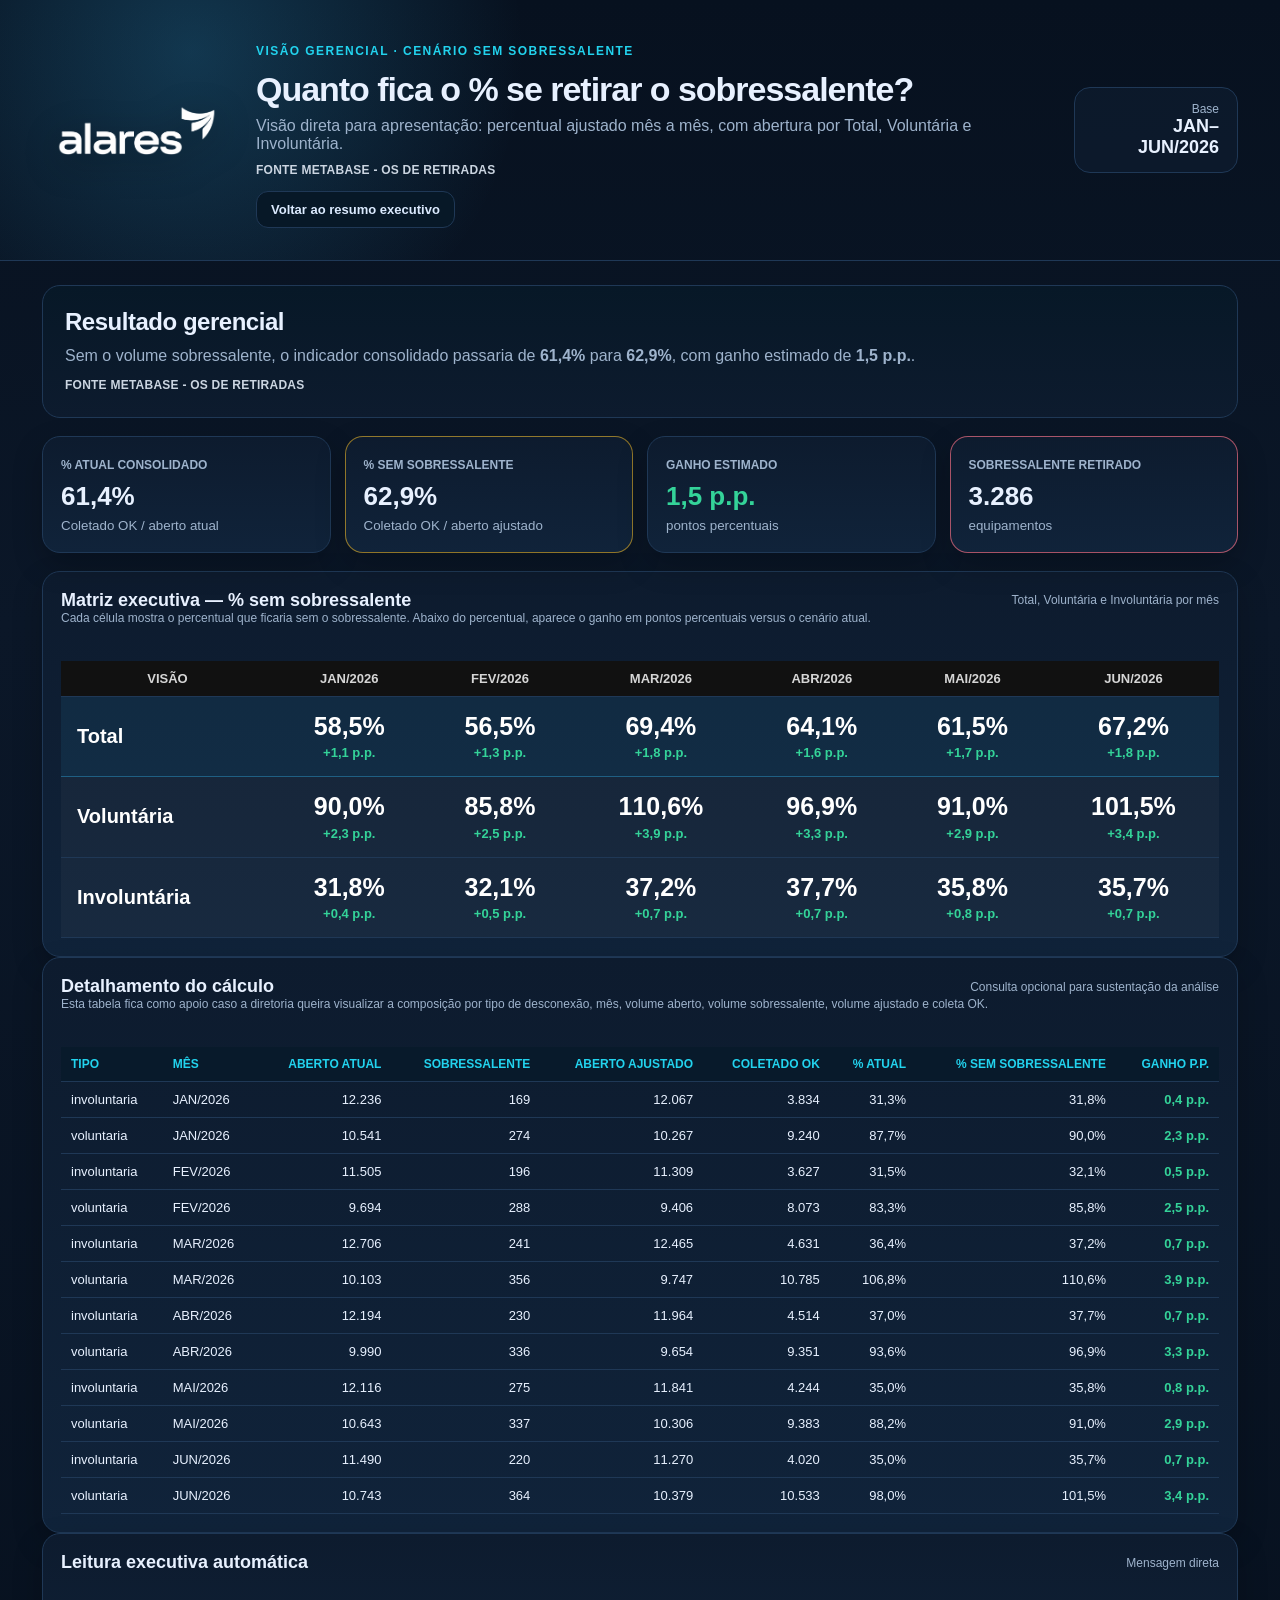
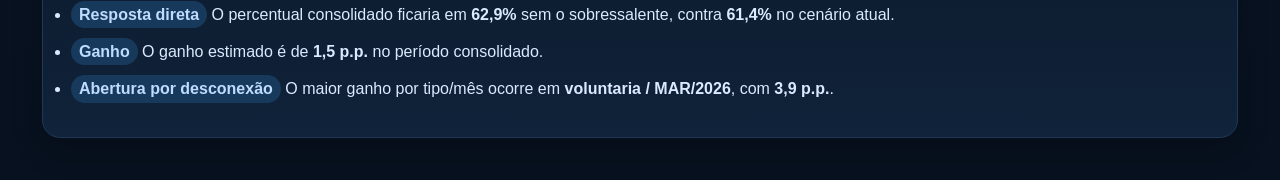
==== commit 4e4a3a12: "Update cenario-sem-sobressalente.html" ====
--- a/cenario-sem-sobressalente.html
+++ b/cenario-sem-sobressalente.html
@@ -44,7 +44,7 @@
         </div>
       </div>
     </div>
-    <div class="stamp"><span>Base</span><strong>JAN–MAI/2026</strong></div>
+    <div class="stamp"><span>Base</span><strong>JAN–JUN/2026</strong></div>
   </header>
 
   <main class="container">
